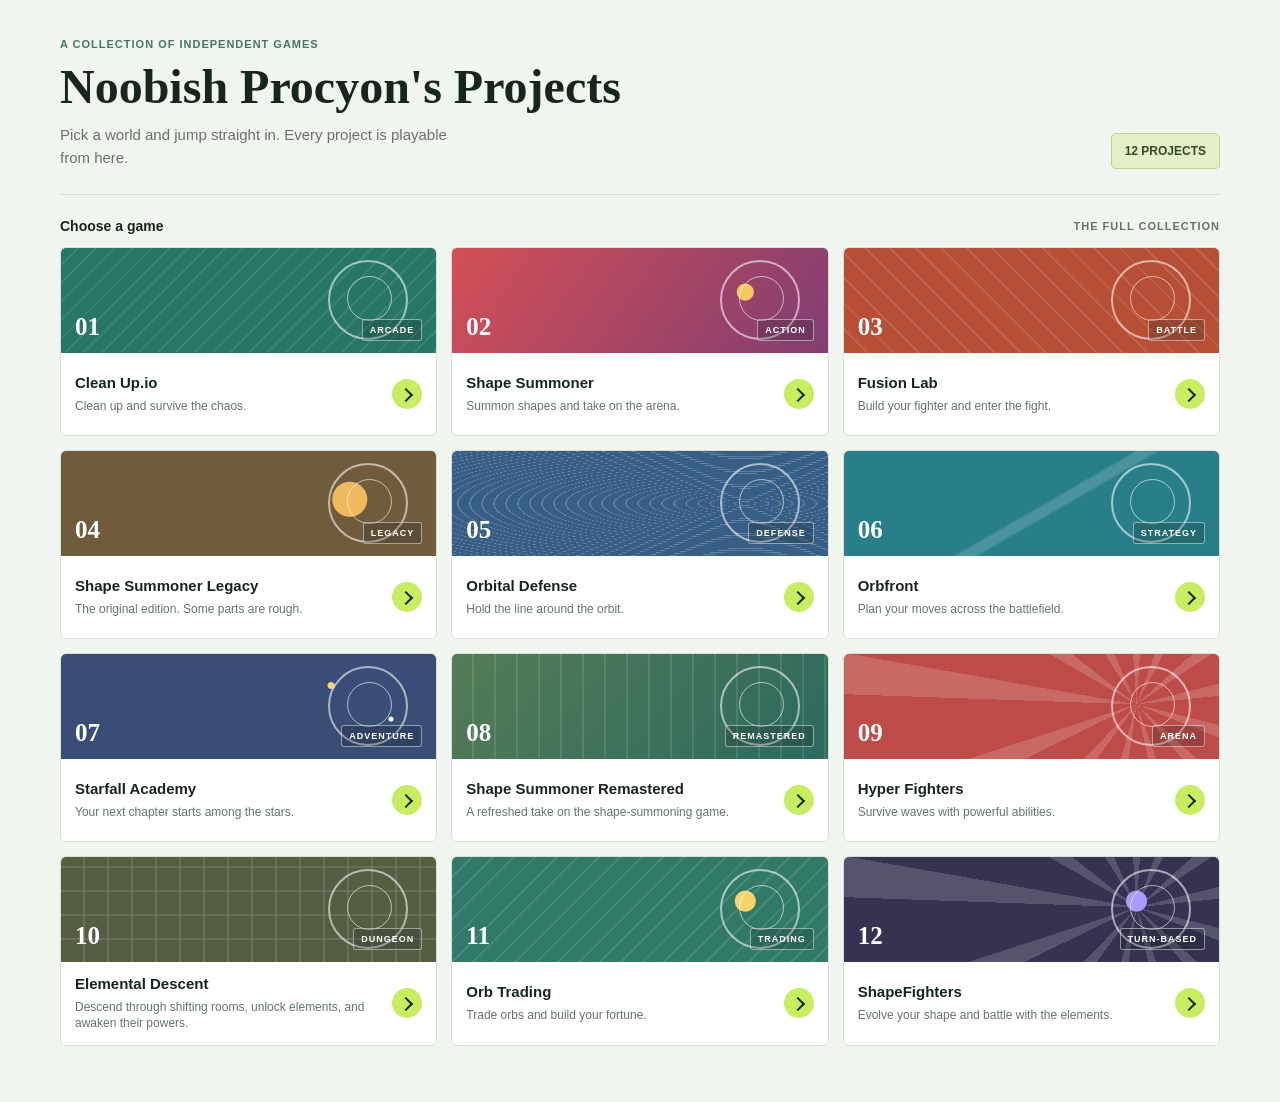
==== index.html @ 05b22d96 "Add Hyper dungeon progression Co-authored-by: Copilot App <223556219+Copilot@users.noreply.github.co" ====
<!DOCTYPE html>
<html lang="en">
<head>
    <meta charset="UTF-8">
    <meta name="viewport" content="width=device-width, initial-scale=1.0">
    <meta name="description" content="Browse and play games from Noobish Procyon.">
    <title>Noobish Procyon | Games</title>
    <style>
        :root {
            color-scheme: light;
            --ink: #17251f;
            --muted: #65736c;
            --paper: #f1f5ef;
            --line: #d8e1d7;
            --lime: #c7ed61;
            --coral: #f0745e;
        }

        * { box-sizing: border-box; }

        body {
            margin: 0;
            background: var(--paper);
            color: var(--ink);
            font-family: "Trebuchet MS", Verdana, sans-serif;
        }

        .page-shell {
            width: min(1160px, calc(100% - 48px));
            margin: 0 auto;
            padding: 38px 0 56px;
        }

        .masthead {
            display: flex;
            align-items: flex-end;
            justify-content: space-between;
            gap: 24px;
            padding-bottom: 25px;
            border-bottom: 1px solid var(--line);
        }

        .eyebrow, .section-label, .project-number, .project-kind {
            font-size: 11px;
            font-weight: 700;
            letter-spacing: 1px;
            text-transform: uppercase;
        }

        .eyebrow { margin: 0 0 12px; color: #477563; }

        h1 {
            margin: 0;
            font-family: Georgia, "Times New Roman", serif;
            font-size: 48px;
            font-weight: 700;
            line-height: 1.05;
        }

        .intro {
            max-width: 420px;
            margin: 12px 0 0;
            color: var(--muted);
            font-size: 15px;
            line-height: 1.5;
        }

        .project-count {
            flex: 0 0 auto;
            padding: 10px 13px;
            border: 1px solid #bfd28d;
            border-radius: 5px;
            background: #e3efc9;
            color: #314c25;
            font-size: 12px;
            font-weight: 700;
        }

        .section-heading {
            display: flex;
            align-items: center;
            justify-content: space-between;
            margin: 23px 0 13px;
        }

        .section-heading h2 {
            margin: 0;
            font-size: 14px;
            font-weight: 700;
        }

        .section-label { color: var(--muted); }

        .project-grid {
            display: grid;
            grid-template-columns: repeat(3, minmax(0, 1fr));
            gap: 14px;
        }

        .project-card {
            min-width: 0;
            overflow: hidden;
            border: 1px solid var(--line);
            border-radius: 6px;
            background: #fff;
            color: inherit;
            text-decoration: none;
            animation: arrive 420ms both;
            transition: transform 160ms ease, border-color 160ms ease, box-shadow 160ms ease;
        }

        .project-card:hover {
            transform: translateY(-3px);
            border-color: #8ba999;
            box-shadow: 0 8px 20px rgba(23, 37, 31, 0.1);
        }

        .project-card:focus-visible {
            outline: 3px solid #287c65;
            outline-offset: 3px;
        }

        .project-card:nth-child(2) { animation-delay: 35ms; }
        .project-card:nth-child(3) { animation-delay: 70ms; }
        .project-card:nth-child(4) { animation-delay: 105ms; }
        .project-card:nth-child(5) { animation-delay: 140ms; }
        .project-card:nth-child(6) { animation-delay: 175ms; }
        .project-card:nth-child(7) { animation-delay: 210ms; }
        .project-card:nth-child(8) { animation-delay: 245ms; }
        .project-card:nth-child(9) { animation-delay: 280ms; }
        .project-card:nth-child(10) { animation-delay: 315ms; }
        .project-card:nth-child(11) { animation-delay: 350ms; }

        .project-art {
            position: relative;
            display: flex;
            height: 105px;
            align-items: flex-end;
            justify-content: space-between;
            overflow: hidden;
            padding: 12px 14px;
            color: #fff;
            isolation: isolate;
        }

        .project-art::before {
            position: absolute;
            z-index: -1;
            top: 12px;
            right: 28px;
            width: 76px;
            height: 76px;
            border: 2px solid rgba(255, 255, 255, 0.58);
            border-radius: 50%;
            content: "";
        }

        .project-art::after {
            position: absolute;
            z-index: -1;
            top: 28px;
            right: 44px;
            width: 43px;
            height: 43px;
            border: 1px solid rgba(255, 255, 255, 0.6);
            border-radius: 50%;
            content: "";
        }

        .art-cleanup { background: repeating-linear-gradient(135deg, transparent 0 11px, rgba(255,255,255,.09) 11px 13px), #277666; }
        .art-shapes { background: radial-gradient(circle at 78% 42%, #f6c95d 0 8px, transparent 9px), linear-gradient(125deg, #d34f55, #813e72); }
        .art-fusion { background: repeating-linear-gradient(45deg, transparent 0 16px, rgba(255,255,255,.11) 16px 18px), #b64f35; }
        .art-legacy { background: radial-gradient(circle at 77% 46%, #efb95f 0 17px, transparent 18px), #705b3d; }
        .art-orbit { background: repeating-radial-gradient(ellipse at 78% 50%, transparent 0 10px, rgba(255,255,255,.23) 11px 12px), #375f86; }
        .art-orbfront { background: linear-gradient(150deg, transparent 52%, rgba(255,255,255,.16) 53% 56%, transparent 57%), #287f8a; }
        .art-starfall { background: radial-gradient(circle at 72% 30%, #f4d36c 0 3px, transparent 4px), radial-gradient(circle at 88% 62%, #fff 0 2px, transparent 3px), #394d76; }
        .art-remastered { background: repeating-linear-gradient(90deg, transparent 0 20px, rgba(255,255,255,.11) 20px 22px), linear-gradient(130deg, #547c55, #2c695f); }
        .art-hyper { background: repeating-conic-gradient(from 20deg at 78% 48%, rgba(255,255,255,.16) 0 8deg, transparent 8deg 28deg), #bd4c48; }
        .art-dungeon { background: repeating-linear-gradient(0deg, transparent 0 22px, rgba(255,255,255,.11) 22px 24px), repeating-linear-gradient(90deg, transparent 0 22px, rgba(255,255,255,.11) 22px 24px), #555e43; }
        .art-trading { background: radial-gradient(circle at 78% 42%, #f4d36c 0 10px, transparent 11px), repeating-linear-gradient(135deg, transparent 0 13px, rgba(255,255,255,.1) 13px 15px), #317a68; }
        .art-shapefighters { background: radial-gradient(circle at 78% 42%, #a99bff 0 10px, transparent 11px), repeating-conic-gradient(from 20deg at 78% 48%, rgba(255,255,255,.16) 0 8deg, transparent 8deg 28deg), #353252; }

        .project-number, .project-kind { position: relative; z-index: 1; }
        .project-number { font-family: Georgia, "Times New Roman", serif; font-size: 25px; letter-spacing: 0; }
        .project-kind { padding: 5px 7px; border: 1px solid rgba(255,255,255,.48); border-radius: 3px; background: rgba(18, 28, 27, .2); font-size: 9px; }

        .project-info {
            display: flex;
            min-height: 82px;
            align-items: center;
            justify-content: space-between;
            gap: 10px;
            padding: 13px 14px;
        }

        .project-info h3 { margin: 0; font-size: 15px; line-height: 1.25; }
        .project-info p { margin: 5px 0 0; color: var(--muted); font-size: 12px; line-height: 1.35; }

        .launch-mark {
            display: grid;
            width: 30px;
            height: 30px;
            flex: 0 0 auto;
            place-items: center;
            border-radius: 50%;
            background: var(--lime);
        }

        .launch-mark::after {
            width: 8px;
            height: 8px;
            border-top: 2px solid var(--ink);
            border-right: 2px solid var(--ink);
            content: "";
            transform: translate(-1px, 1px) rotate(45deg);
        }

        @keyframes arrive {
            from { opacity: 0; transform: translateY(8px); }
            to { opacity: 1; transform: translateY(0); }
        }

        @media (max-width: 780px) {
            .project-grid { grid-template-columns: repeat(2, minmax(0, 1fr)); }
        }

        @media (max-width: 540px) {
            .page-shell { width: min(100% - 28px, 430px); padding-top: 25px; }
            .masthead { align-items: flex-start; flex-direction: column; gap: 14px; }
            h1 { font-size: 38px; }
            .project-count { padding: 7px 10px; }
            .project-grid { grid-template-columns: 1fr; gap: 11px; }
            .project-art { height: 92px; }
            .project-info { min-height: 72px; }
        }

        @media (prefers-reduced-motion: reduce) {
            *, *::before, *::after { animation-duration: 0.01ms !important; transition-duration: 0.01ms !important; }
        }
    </style>
</head>
<body>
    <main class="page-shell">
        <header class="masthead">
            <div>
                <p class="eyebrow">A collection of independent games</p>
                <h1>Noobish Procyon's Projects</h1>
                <p class="intro">Pick a world and jump straight in. Every project is playable from here.</p>
            </div>
            <div class="project-count">12 PROJECTS</div>
        </header>

        <section aria-labelledby="games-heading">
            <div class="section-heading">
                <h2 id="games-heading">Choose a game</h2>
                <span class="section-label">THE FULL COLLECTION</span>
            </div>
            <div class="project-grid">
                <a class="project-card" href="clean-up.io/index.html">
                    <div class="project-art art-cleanup" aria-hidden="true"><span class="project-number">01</span><span class="project-kind">ARCADE</span></div>
                    <div class="project-info"><div><h3>Clean Up.io</h3><p>Clean up and survive the chaos.</p></div><span class="launch-mark" aria-hidden="true"></span></div>
                </a>
                <a class="project-card" href="shapesummoner/index.html">
                    <div class="project-art art-shapes" aria-hidden="true"><span class="project-number">02</span><span class="project-kind">ACTION</span></div>
                    <div class="project-info"><div><h3>Shape Summoner</h3><p>Summon shapes and take on the arena.</p></div><span class="launch-mark" aria-hidden="true"></span></div>
                </a>
                <a class="project-card" href="FusionLab/index.html">
                    <div class="project-art art-fusion" aria-hidden="true"><span class="project-number">03</span><span class="project-kind">BATTLE</span></div>
                    <div class="project-info"><div><h3>Fusion Lab</h3><p>Build your fighter and enter the fight.</p></div><span class="launch-mark" aria-hidden="true"></span></div>
                </a>
                <a class="project-card" href="shapesummonerlegacy/index.html">
                    <div class="project-art art-legacy" aria-hidden="true"><span class="project-number">04</span><span class="project-kind">LEGACY</span></div>
                    <div class="project-info"><div><h3>Shape Summoner Legacy</h3><p>The original edition. Some parts are rough.</p></div><span class="launch-mark" aria-hidden="true"></span></div>
                </a>
                <a class="project-card" href="orbit-defenders/index.html">
                    <div class="project-art art-orbit" aria-hidden="true"><span class="project-number">05</span><span class="project-kind">DEFENSE</span></div>
                    <div class="project-info"><div><h3>Orbital Defense</h3><p>Hold the line around the orbit.</p></div><span class="launch-mark" aria-hidden="true"></span></div>
                </a>
                <a class="project-card" href="tbs/index.html">
                    <div class="project-art art-orbfront" aria-hidden="true"><span class="project-number">06</span><span class="project-kind">STRATEGY</span></div>
                    <div class="project-info"><div><h3>Orbfront</h3><p>Plan your moves across the battlefield.</p></div><span class="launch-mark" aria-hidden="true"></span></div>
                </a>
                <a class="project-card" href="starfall-academy/index.html">
                    <div class="project-art art-starfall" aria-hidden="true"><span class="project-number">07</span><span class="project-kind">ADVENTURE</span></div>
                    <div class="project-info"><div><h3>Starfall Academy</h3><p>Your next chapter starts among the stars.</p></div><span class="launch-mark" aria-hidden="true"></span></div>
                </a>
                <a class="project-card" href="shapesummonerremastered/index.html">
                    <div class="project-art art-remastered" aria-hidden="true"><span class="project-number">08</span><span class="project-kind">REMASTERED</span></div>
                    <div class="project-info"><div><h3>Shape Summoner Remastered</h3><p>A refreshed take on the shape-summoning game.</p></div><span class="launch-mark" aria-hidden="true"></span></div>
                </a>
                <a class="project-card" href="hyperfighters/index.html">
                    <div class="project-art art-hyper" aria-hidden="true"><span class="project-number">09</span><span class="project-kind">ARENA</span></div>
                    <div class="project-info"><div><h3>Hyper Fighters</h3><p>Survive waves with powerful abilities.</p></div><span class="launch-mark" aria-hidden="true"></span></div>
                </a>
                <a class="project-card" href="dungeoncrawlers/index.html">
                    <div class="project-art art-dungeon" aria-hidden="true"><span class="project-number">10</span><span class="project-kind">DUNGEON</span></div>
                    <div class="project-info"><div><h3>Elemental Descent</h3><p>Descend through shifting rooms, unlock elements, and awaken their powers.</p></div><span class="launch-mark" aria-hidden="true"></span></div>
                </a>
                <a class="project-card" href="orb-trading/">
                    <div class="project-art art-trading" aria-hidden="true"><span class="project-number">11</span><span class="project-kind">TRADING</span></div>
                    <div class="project-info"><div><h3>Orb Trading</h3><p>Trade orbs and build your fortune.</p></div><span class="launch-mark" aria-hidden="true"></span></div>
                </a>
                <a class="project-card" href="shapefighters/index.html">
                    <div class="project-art art-shapefighters" aria-hidden="true"><span class="project-number">12</span><span class="project-kind">TURN-BASED</span></div>
                    <div class="project-info"><div><h3>ShapeFighters</h3><p>Evolve your shape and battle with the elements.</p></div><span class="launch-mark" aria-hidden="true"></span></div>
                </a>
            </div>
        </section>
    </main>
</body>
</html>
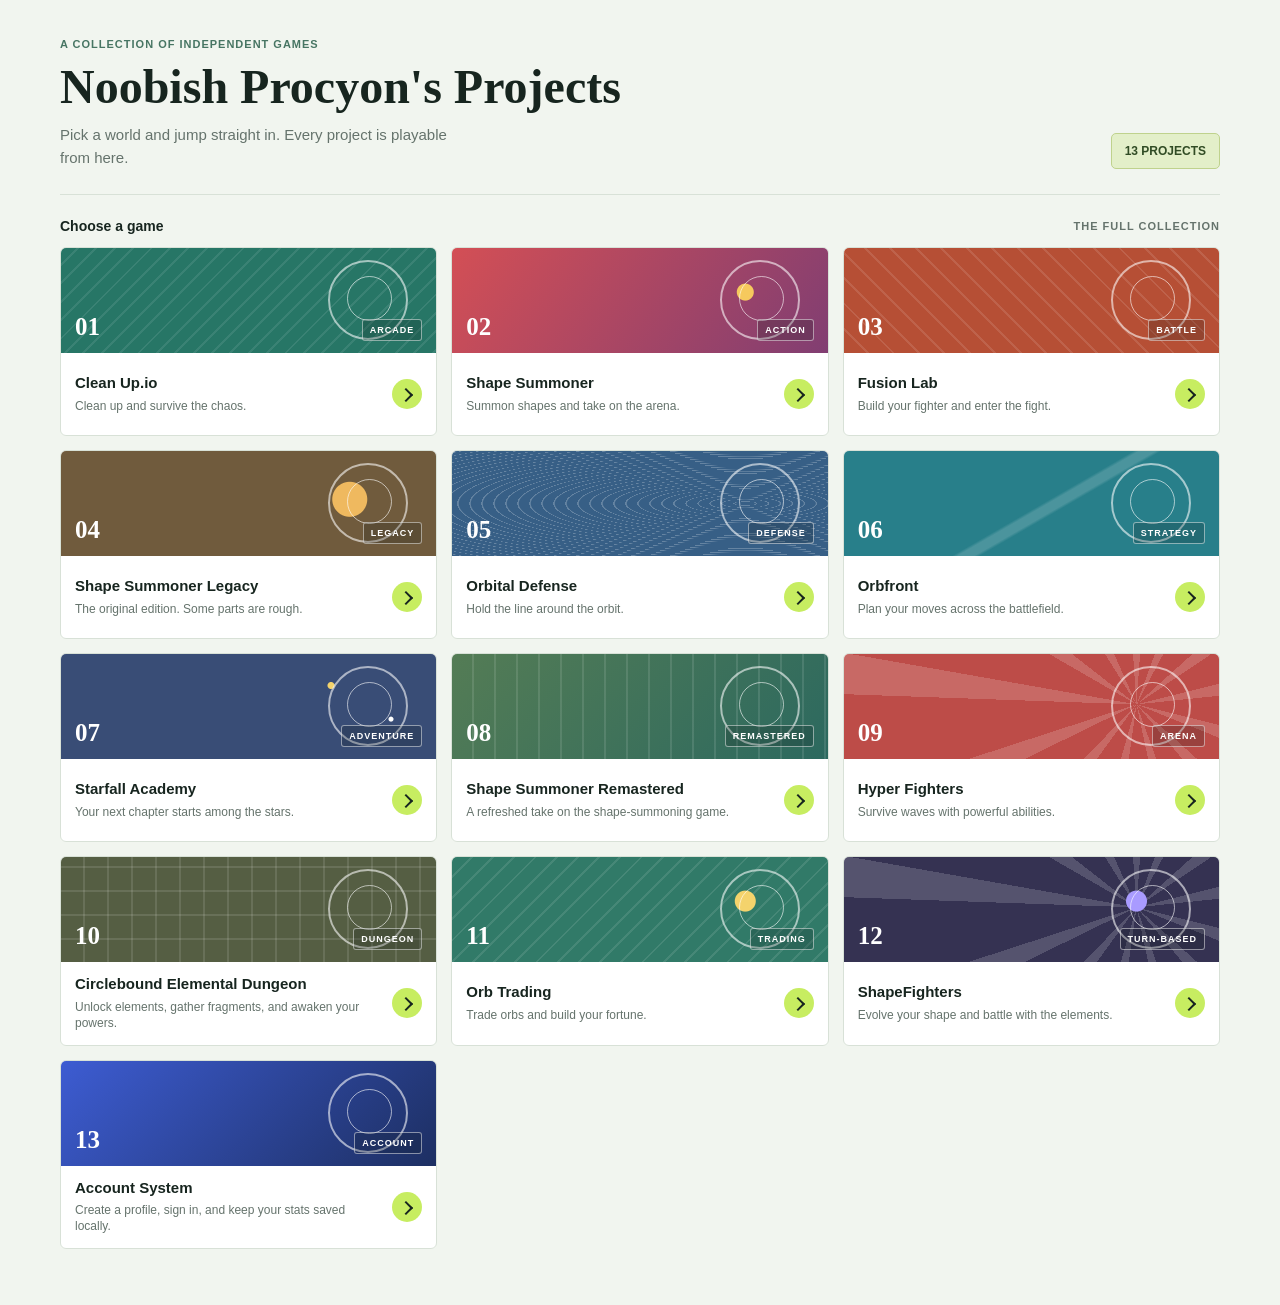
==== commit abd9f3ba: "Add browser account system Co-authored-by: Copilot App <223556219+Copilot@users.noreply.github.com>" ====
--- a/index.html
+++ b/index.html
@@ -179,6 +179,7 @@
         .art-dungeon { background: repeating-linear-gradient(0deg, transparent 0 22px, rgba(255,255,255,.11) 22px 24px), repeating-linear-gradient(90deg, transparent 0 22px, rgba(255,255,255,.11) 22px 24px), #555e43; }
         .art-trading { background: radial-gradient(circle at 78% 42%, #f4d36c 0 10px, transparent 11px), repeating-linear-gradient(135deg, transparent 0 13px, rgba(255,255,255,.1) 13px 15px), #317a68; }
         .art-shapefighters { background: radial-gradient(circle at 78% 42%, #a99bff 0 10px, transparent 11px), repeating-conic-gradient(from 20deg at 78% 48%, rgba(255,255,255,.16) 0 8deg, transparent 8deg 28deg), #353252; }
+        .art-account { background: linear-gradient(135deg, #3d5cd2, #1d2f62); }
 
         .project-number, .project-kind { position: relative; z-index: 1; }
         .project-number { font-family: Georgia, "Times New Roman", serif; font-size: 25px; letter-spacing: 0; }
@@ -247,7 +248,7 @@
                 <h1>Noobish Procyon's Projects</h1>
                 <p class="intro">Pick a world and jump straight in. Every project is playable from here.</p>
             </div>
-            <div class="project-count">12 PROJECTS</div>
+            <div class="project-count">13 PROJECTS</div>
         </header>
 
         <section aria-labelledby="games-heading">
@@ -294,7 +295,7 @@
                 </a>
                 <a class="project-card" href="dungeoncrawlers/index.html">
                     <div class="project-art art-dungeon" aria-hidden="true"><span class="project-number">10</span><span class="project-kind">DUNGEON</span></div>
-                    <div class="project-info"><div><h3>Elemental Descent</h3><p>Descend through shifting rooms, unlock elements, and awaken their powers.</p></div><span class="launch-mark" aria-hidden="true"></span></div>
+                    <div class="project-info"><div><h3>Circlebound Elemental Dungeon</h3><p>Unlock elements, gather fragments, and awaken your powers.</p></div><span class="launch-mark" aria-hidden="true"></span></div>
                 </a>
                 <a class="project-card" href="orb-trading/">
                     <div class="project-art art-trading" aria-hidden="true"><span class="project-number">11</span><span class="project-kind">TRADING</span></div>
@@ -303,6 +304,10 @@
                 <a class="project-card" href="shapefighters/index.html">
                     <div class="project-art art-shapefighters" aria-hidden="true"><span class="project-number">12</span><span class="project-kind">TURN-BASED</span></div>
                     <div class="project-info"><div><h3>ShapeFighters</h3><p>Evolve your shape and battle with the elements.</p></div><span class="launch-mark" aria-hidden="true"></span></div>
+                </a>
+                <a class="project-card" href="account-system.html">
+                    <div class="project-art art-account" aria-hidden="true"><span class="project-number">13</span><span class="project-kind">ACCOUNT</span></div>
+                    <div class="project-info"><div><h3>Account System</h3><p>Create a profile, sign in, and keep your stats saved locally.</p></div><span class="launch-mark" aria-hidden="true"></span></div>
                 </a>
             </div>
         </section>
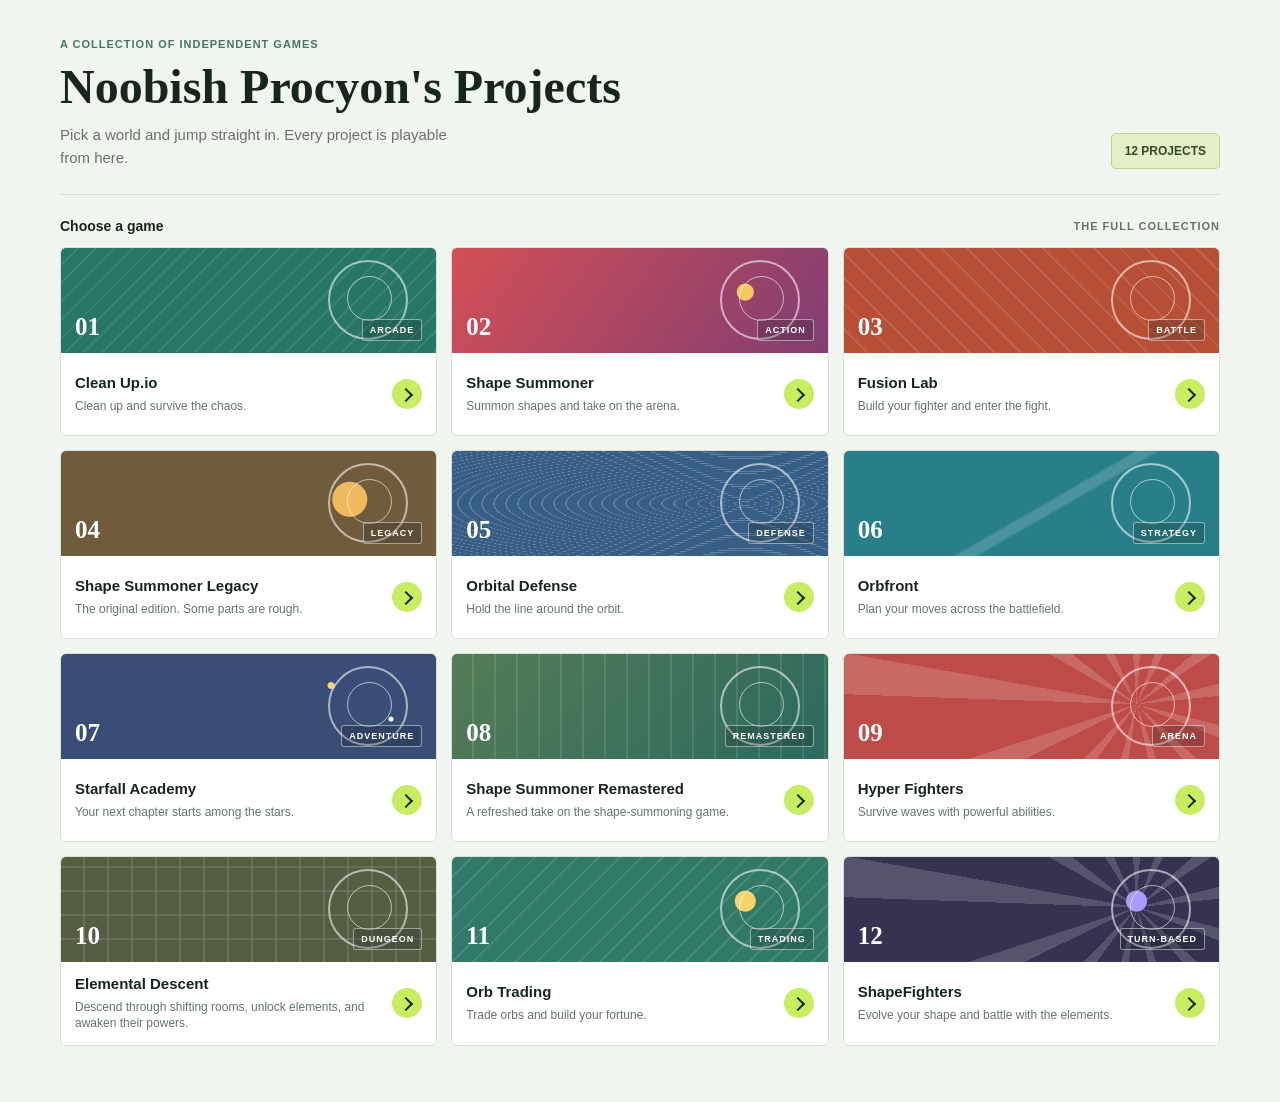
==== commit 997ea9c5: "Merge pull request #1 from Noobish-Procyon/noobish-procyon-elemental-dungeon-base44 Add Hyper dungeo" ====
--- a/index.html
+++ b/index.html
@@ -179,7 +179,6 @@
         .art-dungeon { background: repeating-linear-gradient(0deg, transparent 0 22px, rgba(255,255,255,.11) 22px 24px), repeating-linear-gradient(90deg, transparent 0 22px, rgba(255,255,255,.11) 22px 24px), #555e43; }
         .art-trading { background: radial-gradient(circle at 78% 42%, #f4d36c 0 10px, transparent 11px), repeating-linear-gradient(135deg, transparent 0 13px, rgba(255,255,255,.1) 13px 15px), #317a68; }
         .art-shapefighters { background: radial-gradient(circle at 78% 42%, #a99bff 0 10px, transparent 11px), repeating-conic-gradient(from 20deg at 78% 48%, rgba(255,255,255,.16) 0 8deg, transparent 8deg 28deg), #353252; }
-        .art-account { background: linear-gradient(135deg, #3d5cd2, #1d2f62); }
 
         .project-number, .project-kind { position: relative; z-index: 1; }
         .project-number { font-family: Georgia, "Times New Roman", serif; font-size: 25px; letter-spacing: 0; }
@@ -248,7 +247,7 @@
                 <h1>Noobish Procyon's Projects</h1>
                 <p class="intro">Pick a world and jump straight in. Every project is playable from here.</p>
             </div>
-            <div class="project-count">13 PROJECTS</div>
+            <div class="project-count">12 PROJECTS</div>
         </header>
 
         <section aria-labelledby="games-heading">
@@ -295,7 +294,7 @@
                 </a>
                 <a class="project-card" href="dungeoncrawlers/index.html">
                     <div class="project-art art-dungeon" aria-hidden="true"><span class="project-number">10</span><span class="project-kind">DUNGEON</span></div>
-                    <div class="project-info"><div><h3>Circlebound Elemental Dungeon</h3><p>Unlock elements, gather fragments, and awaken your powers.</p></div><span class="launch-mark" aria-hidden="true"></span></div>
+                    <div class="project-info"><div><h3>Elemental Descent</h3><p>Descend through shifting rooms, unlock elements, and awaken their powers.</p></div><span class="launch-mark" aria-hidden="true"></span></div>
                 </a>
                 <a class="project-card" href="orb-trading/">
                     <div class="project-art art-trading" aria-hidden="true"><span class="project-number">11</span><span class="project-kind">TRADING</span></div>
@@ -304,10 +303,6 @@
                 <a class="project-card" href="shapefighters/index.html">
                     <div class="project-art art-shapefighters" aria-hidden="true"><span class="project-number">12</span><span class="project-kind">TURN-BASED</span></div>
                     <div class="project-info"><div><h3>ShapeFighters</h3><p>Evolve your shape and battle with the elements.</p></div><span class="launch-mark" aria-hidden="true"></span></div>
-                </a>
-                <a class="project-card" href="account-system.html">
-                    <div class="project-art art-account" aria-hidden="true"><span class="project-number">13</span><span class="project-kind">ACCOUNT</span></div>
-                    <div class="project-info"><div><h3>Account System</h3><p>Create a profile, sign in, and keep your stats saved locally.</p></div><span class="launch-mark" aria-hidden="true"></span></div>
                 </a>
             </div>
         </section>
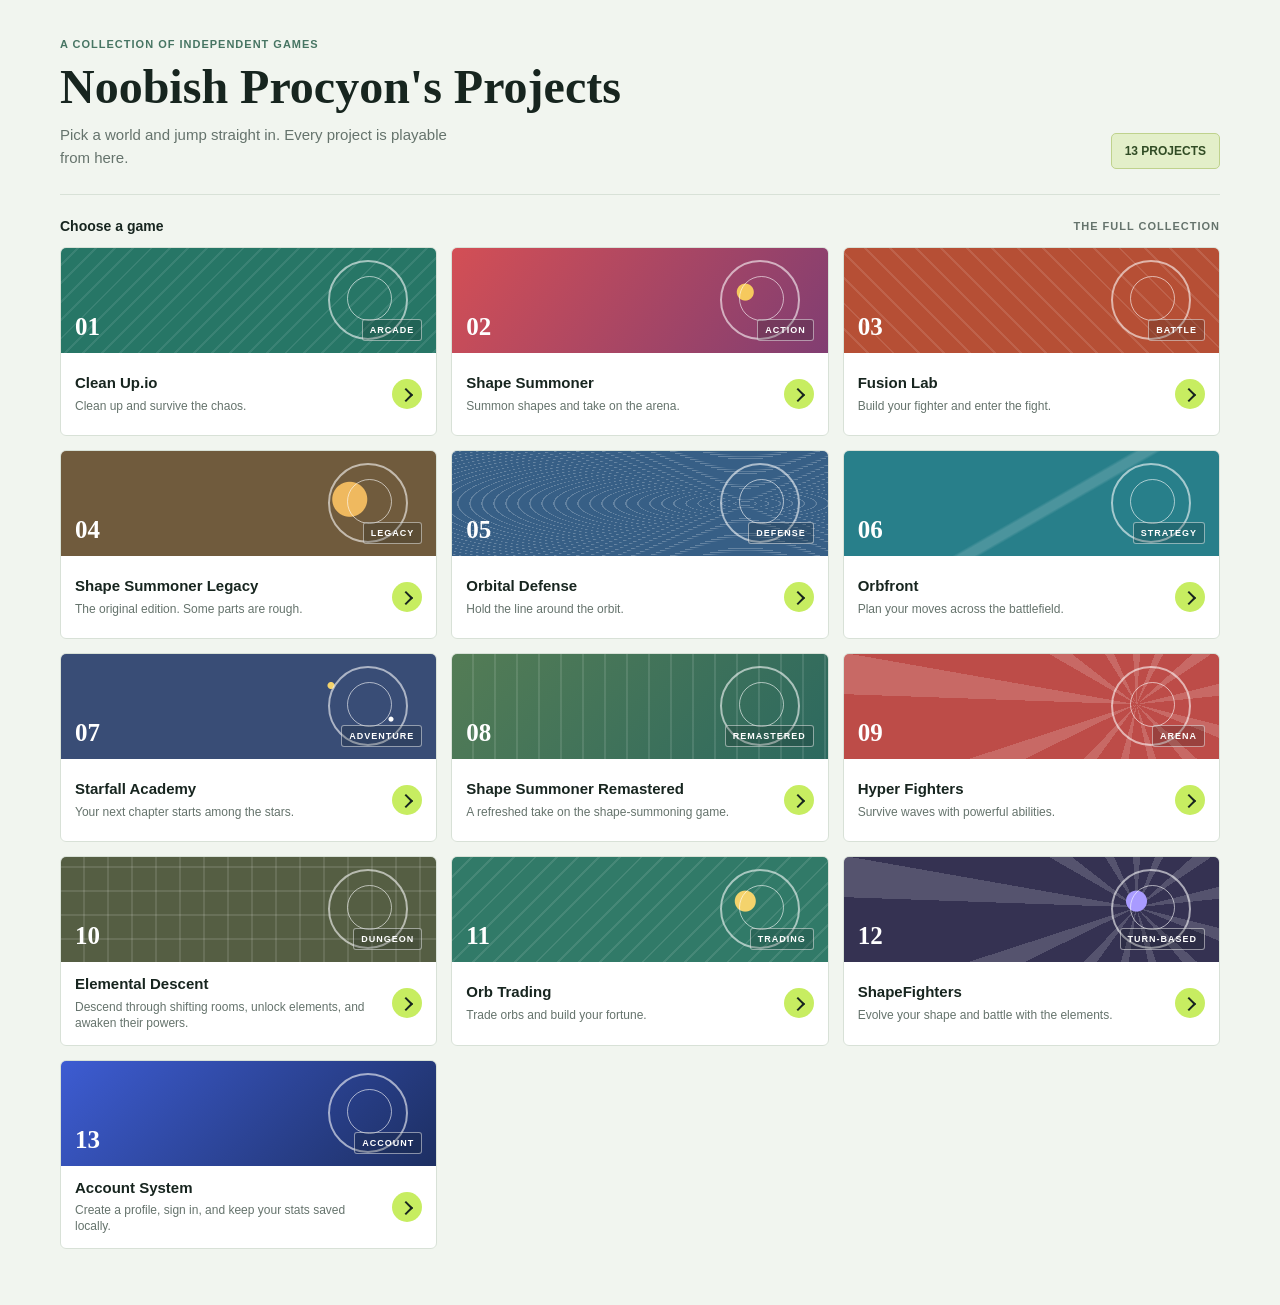
==== commit 92cc7b11: "Merge pull request #2 from Noobish-Procyon/noobish-procyon-account-system Add browser account system" ====
--- a/index.html
+++ b/index.html
@@ -179,6 +179,7 @@
         .art-dungeon { background: repeating-linear-gradient(0deg, transparent 0 22px, rgba(255,255,255,.11) 22px 24px), repeating-linear-gradient(90deg, transparent 0 22px, rgba(255,255,255,.11) 22px 24px), #555e43; }
         .art-trading { background: radial-gradient(circle at 78% 42%, #f4d36c 0 10px, transparent 11px), repeating-linear-gradient(135deg, transparent 0 13px, rgba(255,255,255,.1) 13px 15px), #317a68; }
         .art-shapefighters { background: radial-gradient(circle at 78% 42%, #a99bff 0 10px, transparent 11px), repeating-conic-gradient(from 20deg at 78% 48%, rgba(255,255,255,.16) 0 8deg, transparent 8deg 28deg), #353252; }
+        .art-account { background: linear-gradient(135deg, #3d5cd2, #1d2f62); }
 
         .project-number, .project-kind { position: relative; z-index: 1; }
         .project-number { font-family: Georgia, "Times New Roman", serif; font-size: 25px; letter-spacing: 0; }
@@ -247,7 +248,7 @@
                 <h1>Noobish Procyon's Projects</h1>
                 <p class="intro">Pick a world and jump straight in. Every project is playable from here.</p>
             </div>
-            <div class="project-count">12 PROJECTS</div>
+            <div class="project-count">13 PROJECTS</div>
         </header>
 
         <section aria-labelledby="games-heading">
@@ -304,6 +305,10 @@
                     <div class="project-art art-shapefighters" aria-hidden="true"><span class="project-number">12</span><span class="project-kind">TURN-BASED</span></div>
                     <div class="project-info"><div><h3>ShapeFighters</h3><p>Evolve your shape and battle with the elements.</p></div><span class="launch-mark" aria-hidden="true"></span></div>
                 </a>
+                <a class="project-card" href="account-system.html">
+                    <div class="project-art art-account" aria-hidden="true"><span class="project-number">13</span><span class="project-kind">ACCOUNT</span></div>
+                    <div class="project-info"><div><h3>Account System</h3><p>Create a profile, sign in, and keep your stats saved locally.</p></div><span class="launch-mark" aria-hidden="true"></span></div>
+                </a>
             </div>
         </section>
     </main>
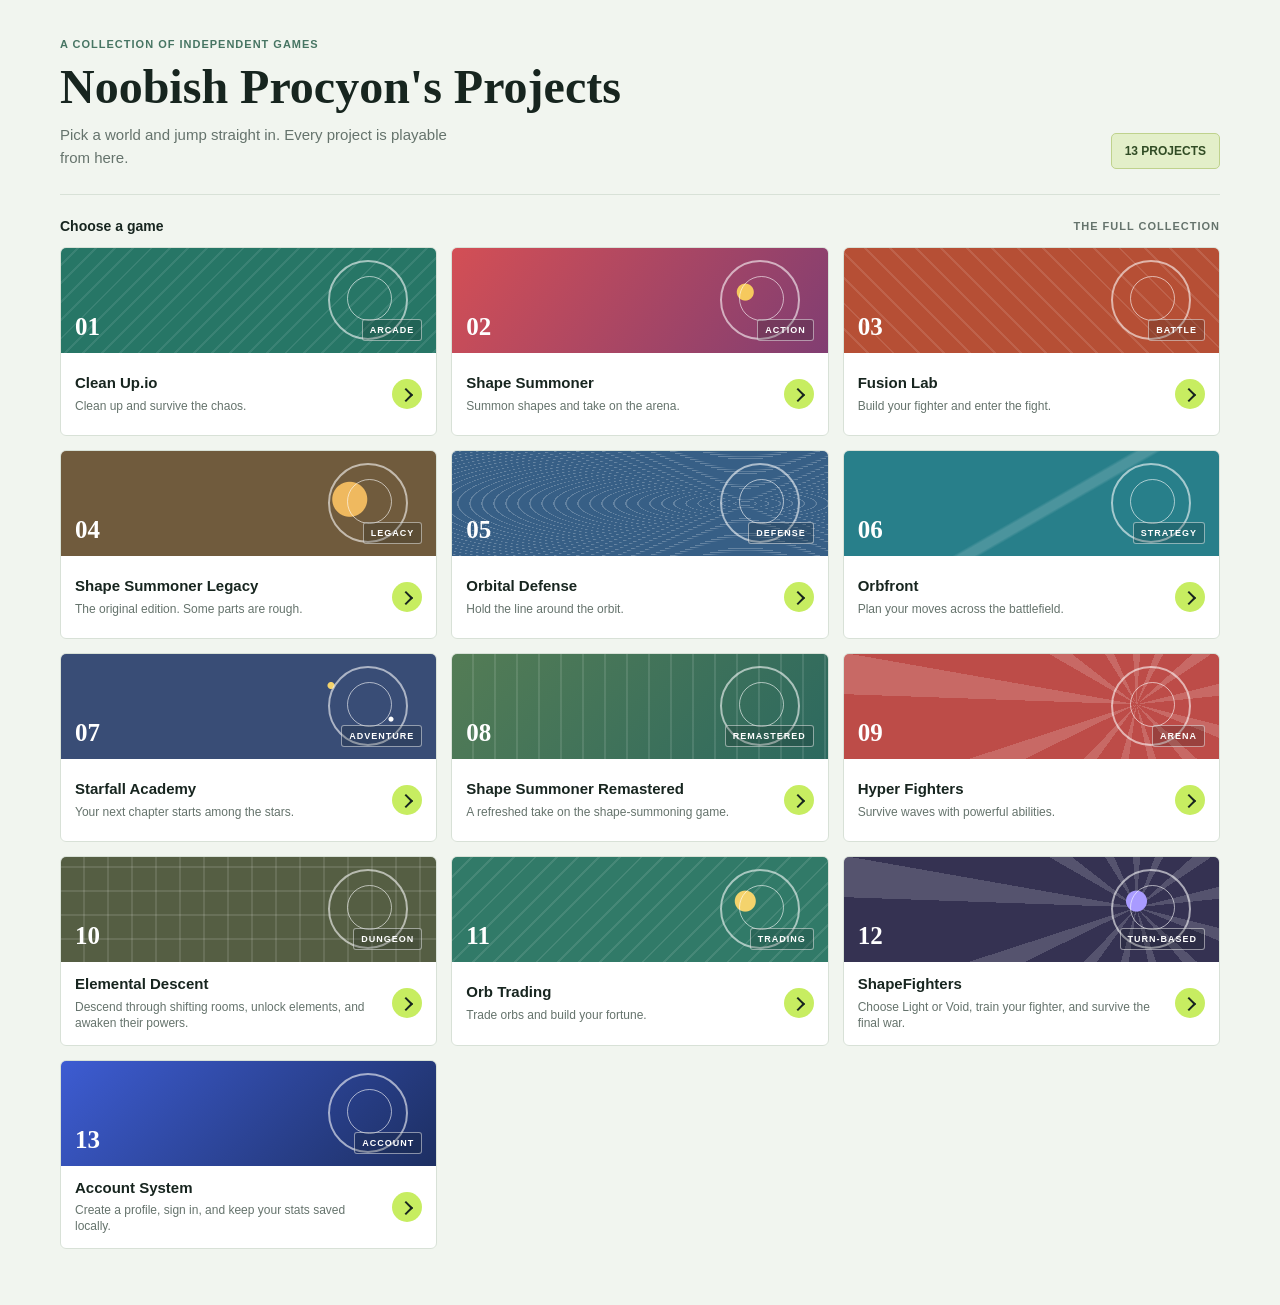
==== commit 9f1d9d3b: "Update Shapefighters game Co-authored-by: Copilot <223556219+Copilot@users.noreply.github.com>" ====
--- a/index.html
+++ b/index.html
@@ -303,7 +303,7 @@
                 </a>
                 <a class="project-card" href="shapefighters/index.html">
                     <div class="project-art art-shapefighters" aria-hidden="true"><span class="project-number">12</span><span class="project-kind">TURN-BASED</span></div>
-                    <div class="project-info"><div><h3>ShapeFighters</h3><p>Evolve your shape and battle with the elements.</p></div><span class="launch-mark" aria-hidden="true"></span></div>
+                    <div class="project-info"><div><h3>ShapeFighters</h3><p>Choose Light or Void, train your fighter, and survive the final war.</p></div><span class="launch-mark" aria-hidden="true"></span></div>
                 </a>
                 <a class="project-card" href="account-system.html">
                     <div class="project-art art-account" aria-hidden="true"><span class="project-number">13</span><span class="project-kind">ACCOUNT</span></div>
